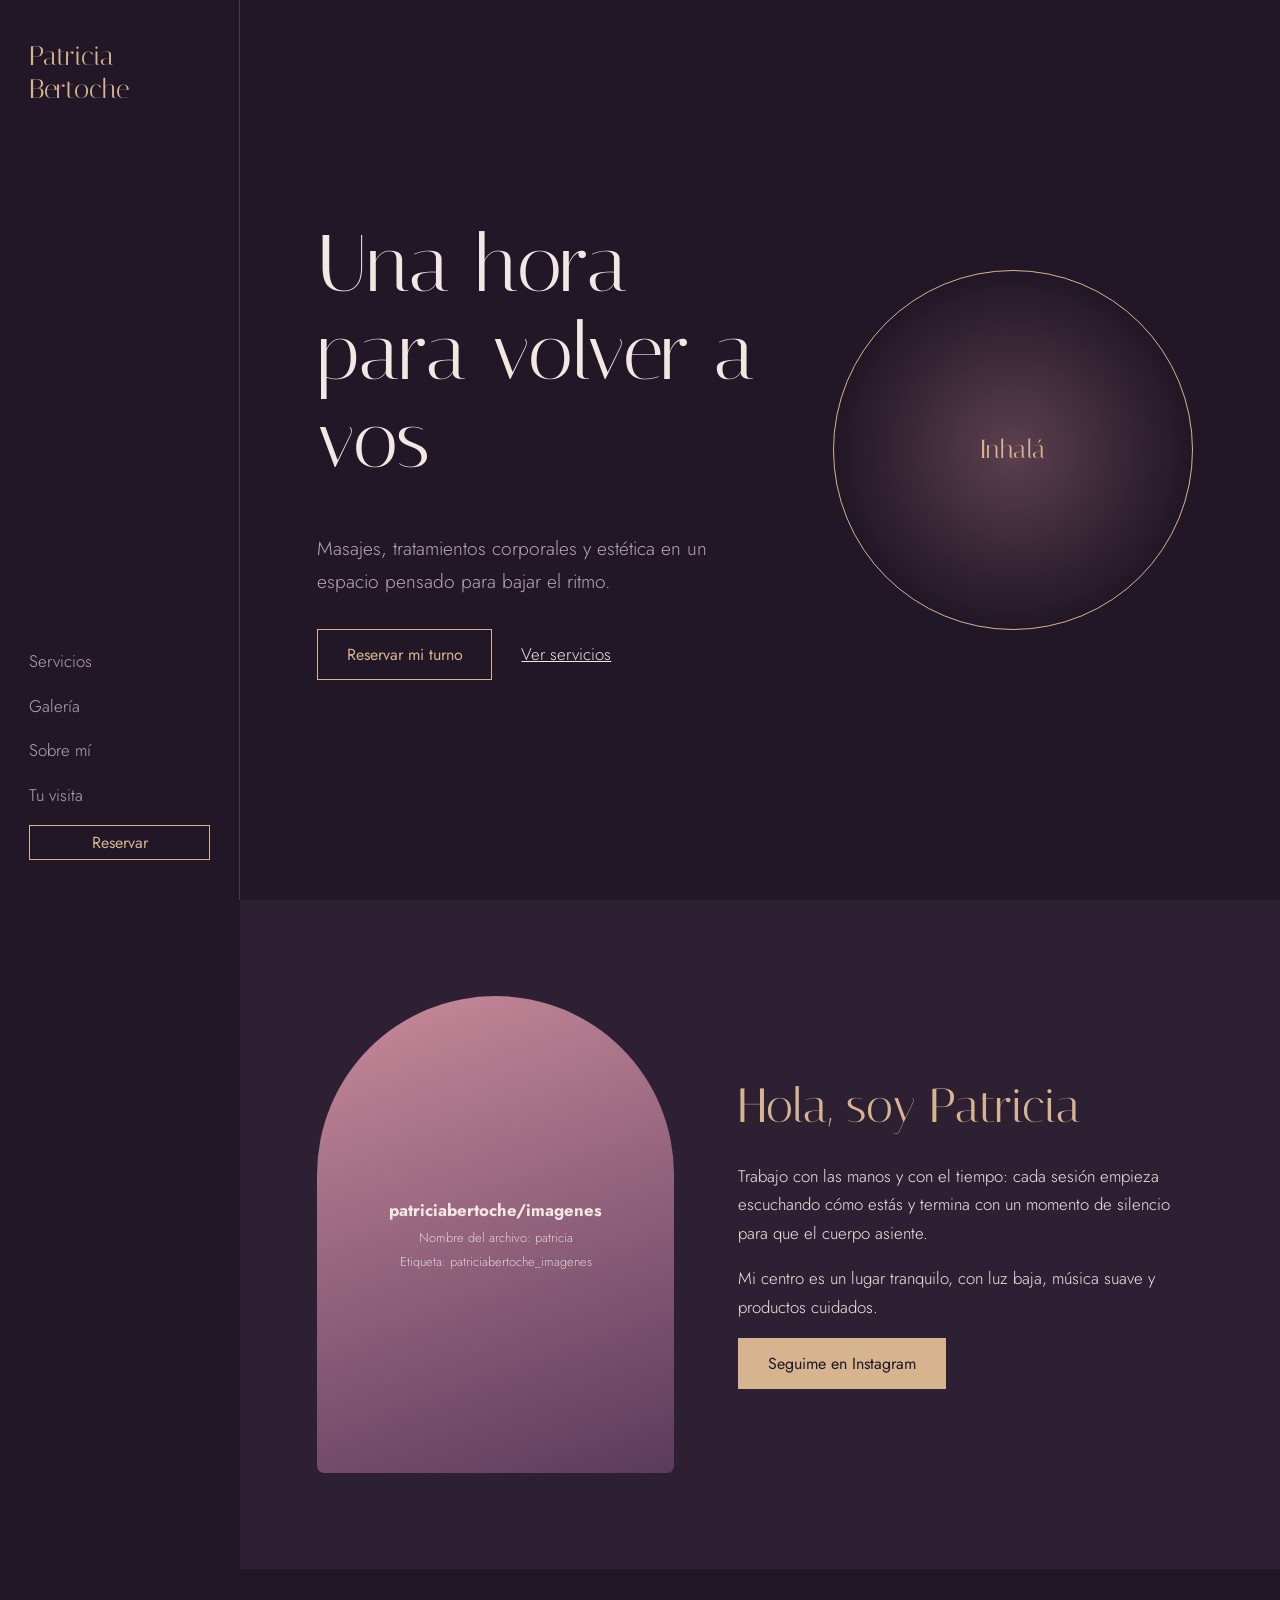
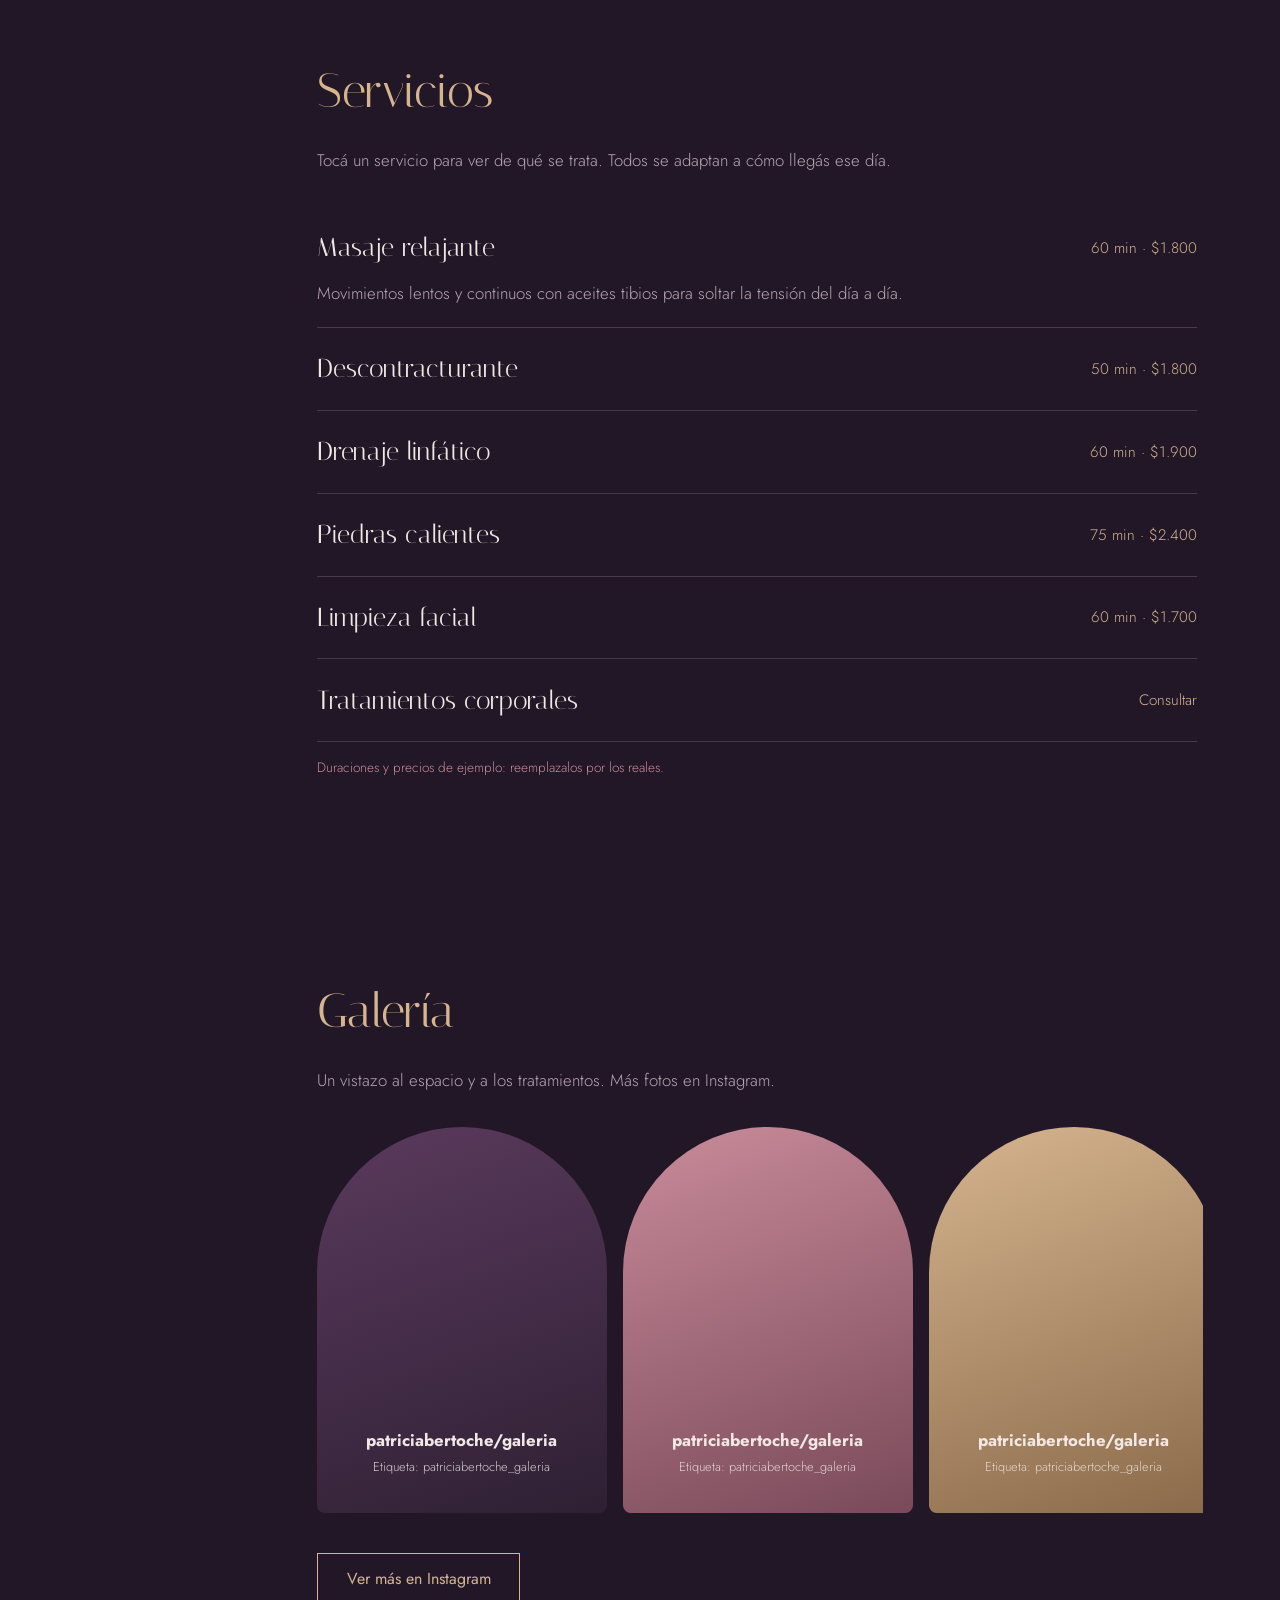
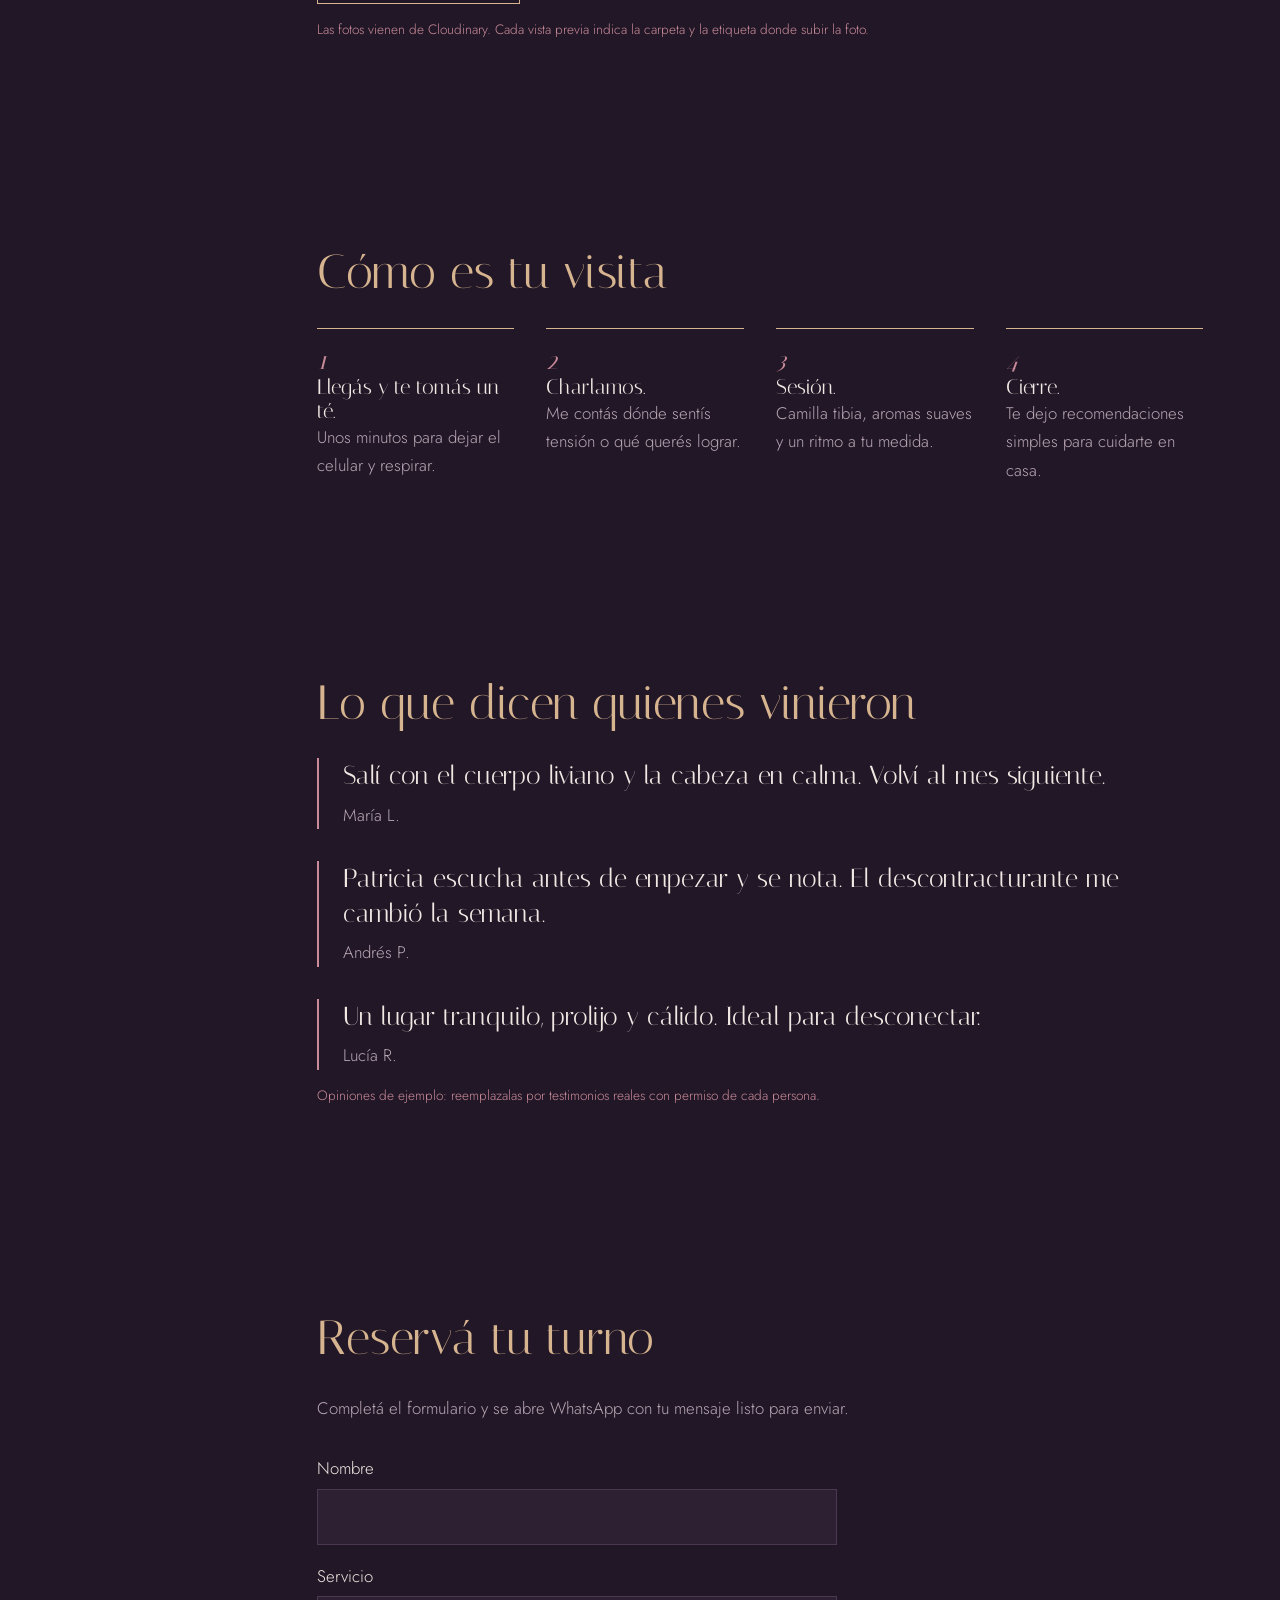
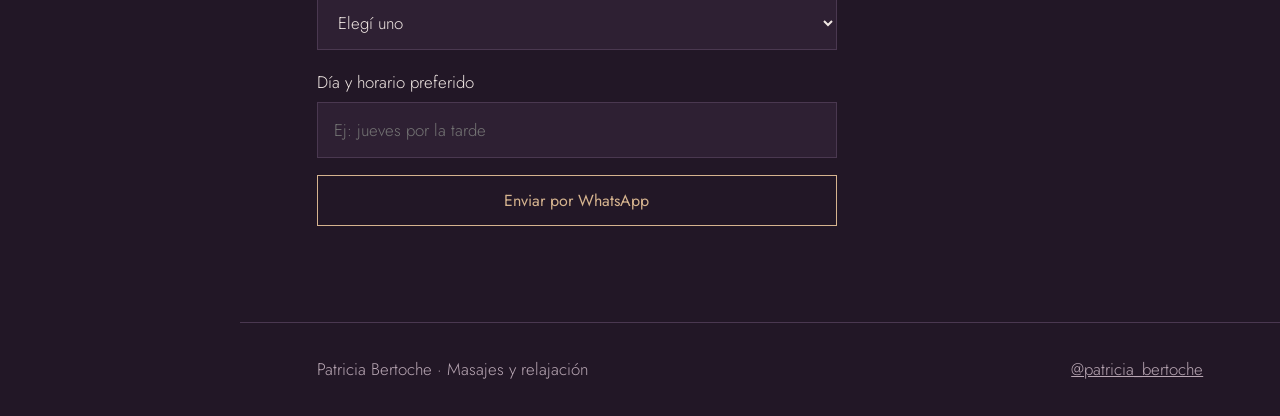
==== atelier.html @ 2de4c8c9 "123" ====
<!DOCTYPE html>
<html lang="es">
<head>
<meta charset="UTF-8">
<meta name="viewport" content="width=device-width, initial-scale=1">
<title>Masajes y relajación</title>
<meta name="description" content="Centro estético de masajes y relajación. Reservá tu momento de calma.">
<link rel="preconnect" href="https://fonts.googleapis.com">
<link rel="preconnect" href="https://fonts.gstatic.com" crossorigin>
<link href="https://fonts.googleapis.com/css2?family=Italiana&family=Jost:wght@300;400;500&display=swap" rel="stylesheet">
<link rel="stylesheet" href="css/atelier.css">
</head>
<body>

<header class="cabecera">
  <a href="#inicio" class="marca" data-texto="negocio.nombre"></a>
  <button class="menu-boton" aria-label="Abrir menú" aria-expanded="false">Menú</button>
  <nav class="menu" id="menu">
    <a href="#servicios">Servicios</a>
    <a href="#galeria">Galería</a>
    <a href="#sobre-mi">Sobre mí</a>
    <a href="#cuidados">Tu visita</a>
    <a href="#contacto" class="boton-mini">Reservar</a>
  </nav>
</header>

<main>
  <section class="hero" id="inicio">
    <div class="respiro" aria-hidden="true"><span id="respiro-texto"></span></div>
    <div class="hero-texto">
      <h1 data-texto="inicio.titulo"></h1>
      <p data-texto="inicio.texto"></p>
      <div class="acciones">
        <a href="#contacto" class="boton" data-texto="inicio.botonReserva"></a>
        <a href="#servicios" class="enlace" data-texto="inicio.botonServicios"></a>
      </div>
    </div>
  </section>

  <section class="seccion oscura" id="sobre-mi">
    <div class="dos-col">
      <div class="retrato" role="img"><span data-texto="sobreMi.textoFoto"></span></div>
      <div>
        <h2 data-texto="sobreMi.titulo"></h2>
        <div id="parrafos-sobre-mi"></div>
        <a class="boton claro" target="_blank" rel="noopener" data-enlace="contacto.instagram" data-texto="sobreMi.botonInstagram"></a>
      </div>
    </div>
  </section>

  <section class="seccion" id="servicios">
    <h2 data-texto="servicios.titulo"></h2>
    <p class="intro" data-texto="servicios.intro"></p>
    <div class="servicios" id="lista-servicios"></div>
    <p class="nota" data-texto="servicios.nota"></p>
  </section>

  <section class="seccion" id="galeria">
    <h2 data-texto="galeria.titulo"></h2>
    <p class="intro" data-texto="galeria.intro"></p>
    <div class="galeria" id="lista-galeria"></div>
    <a class="boton" target="_blank" rel="noopener" data-enlace="contacto.instagram" data-texto="galeria.boton"></a>
    <p class="nota" data-texto="galeria.nota"></p>
  </section>

  <section class="seccion" id="cuidados">
    <h2 data-texto="visita.titulo"></h2>
    <ol class="pasos" id="lista-pasos"></ol>
  </section>

  <section class="seccion" id="opiniones">
    <h2 data-texto="opiniones.titulo"></h2>
    <div class="opiniones" id="lista-opiniones"></div>
    <p class="nota" data-texto="opiniones.nota"></p>
  </section>

  <section class="seccion" id="contacto">
    <h2 data-texto="reserva.titulo"></h2>
    <p class="intro" data-texto="reserva.intro"></p>
    <form id="formulario" class="formulario" novalidate>
      <label><span data-texto="reserva.etiquetaNombre"></span>
        <input type="text" name="nombre" autocomplete="name" required>
      </label>
      <label><span data-texto="reserva.etiquetaServicio"></span>
        <select name="servicio" id="campo-servicio" required></select>
      </label>
      <label><span data-texto="reserva.etiquetaHorario"></span>
        <input type="text" name="horario" id="campo-horario">
      </label>
      <p class="error" id="error" role="alert" hidden></p>
      <button type="submit" class="boton" data-texto="reserva.boton"></button>
    </form>
  </section>

</main>

<footer class="pie">
  <p data-texto="negocio.pie"></p>
  <a target="_blank" rel="noopener" data-enlace="contacto.instagram" data-texto="contacto.usuarioInstagram"></a>
</footer>

<script src="js/configuracion.js"></script>
<script src="js/principal.js"></script>
<script src="js/selector.js"></script>
</body>
</html>
---- css/atelier.css ----
/* Diseño Atelier: oscuro y elegante, barra lateral, servicios en filas, galería en tira */
:root{--fondo:#221726;--panel:#2E2033;--linea:#4a3850;--texto:#F1E8E4;--suave:#B9A7B4;--oro:#D6B48F;--rosa:#C98B9A;--titulo:"Italiana",Georgia,serif;--cuerpo:"Jost",system-ui,sans-serif;box-sizing:border-box;padding-top:env(safe-area-inset-top,0)}
*,*::before,*::after{box-sizing:inherit}
html{scroll-behavior:smooth}
body{margin:0;background:var(--fondo);color:var(--texto);font:300 1.05rem/1.7 var(--cuerpo)}
h1,h2{font-family:var(--titulo);font-weight:400;line-height:1.1;margin:0 0 .6em}
h1{font-size:clamp(2.6rem,7vw,5rem)}
h2{font-size:clamp(2rem,4vw,3rem);color:var(--oro)}
a{color:inherit}
:focus-visible{outline:2px solid var(--oro);outline-offset:3px}
.cabecera{position:fixed;inset:0 auto 0 0;width:240px;display:flex;flex-direction:column;justify-content:space-between;padding:2.5rem 1.8rem;background:var(--fondo);border-right:1px solid var(--linea);z-index:10}
.marca{font-family:var(--titulo);font-size:1.7rem;line-height:1.2;color:var(--oro);text-decoration:none}
.menu{display:flex;flex-direction:column;gap:1rem}
.menu a{color:var(--suave);text-decoration:none}
.menu a:hover{color:var(--oro)}
.menu-boton{display:none}
main,.pie{margin-left:240px}
.boton,.boton-mini{display:inline-block;background:transparent;color:var(--oro)!important;border:1px solid var(--oro);padding:.8rem 1.8rem;font:400 1rem var(--cuerpo);text-decoration:none;cursor:pointer;transition:.2s}
.boton:hover,.boton-mini:hover,.boton.claro{background:var(--oro);color:var(--fondo)!important}
.boton-mini{padding:.3rem 1rem;text-align:center}
.enlace{margin-left:1.5rem}
.hero{display:grid;grid-template-columns:1.2fr 1fr;align-items:center;gap:3rem;min-height:100vh;padding:4rem 6vw}
.hero-texto{order:1}
.respiro{order:2;justify-self:center;width:min(34vw,360px);aspect-ratio:1;border-radius:50%;border:1px solid var(--oro);background:radial-gradient(circle,rgba(201,139,154,.35),transparent 70%);display:grid;place-items:center;animation:respirar 10s ease-in-out infinite}
.respiro span{font-family:var(--titulo);font-size:1.6rem;color:var(--oro)}
@keyframes respirar{0%,100%{transform:scale(.8)}50%{transform:scale(1)}}
.hero-texto p{max-width:36ch;color:var(--suave);font-size:1.2rem}
.acciones{margin-top:2rem}
.seccion{padding:6rem 6vw}
.seccion>*{max-width:880px}
.intro{color:var(--suave);margin-bottom:2rem}
.nota{font-size:.85rem;color:var(--rosa)}
.servicios{display:block}
details{border-bottom:1px solid var(--linea);padding:1.2rem 0}
summary{display:flex;justify-content:space-between;gap:1rem;font-family:var(--titulo);font-size:1.6rem;cursor:pointer;list-style:none}
summary::-webkit-details-marker{display:none}
summary small{font:300 .95rem var(--cuerpo);color:var(--oro);align-self:center;white-space:nowrap}
details p{margin:.6rem 0 0;color:var(--suave);max-width:60ch}
.galeria{display:flex;gap:1rem;overflow-x:auto;scroll-snap-type:x mandatory;padding-bottom:1rem;margin-bottom:1.5rem;max-width:none}
.foto{position:relative;overflow:hidden;flex:0 0 min(72%,290px);aspect-ratio:3/4;scroll-snap-align:start;border-radius:150px 150px 8px 8px;display:flex;align-items:flex-end;justify-content:center;padding:1.2rem;text-align:center}
.f1{background:linear-gradient(160deg,#5b3a5e,#2E2033)}.f2{background:linear-gradient(160deg,#C98B9A,#7a4a5a)}.f3{background:linear-gradient(160deg,#D6B48F,#8a6a4a)}.f4{background:linear-gradient(160deg,#7a5a80,#3b2a42)}.f5{background:linear-gradient(160deg,#b07a8a,#5b3a5e)}
.oscura{background:var(--panel)}
.oscura>.dos-col{max-width:1000px}
.dos-col{display:grid;grid-template-columns:1fr 1.3fr;gap:4rem;align-items:center}
.retrato{position:relative;overflow:hidden;aspect-ratio:3/4;border-radius:200px 200px 8px 8px;background:linear-gradient(160deg,var(--rosa),#5b3a5e);display:grid;place-items:center}
.pasos{list-style:none;padding:0;margin:0;display:grid;grid-template-columns:repeat(4,1fr);gap:2rem;counter-reset:p;max-width:1000px}
.pasos li{counter-increment:p;border-top:1px solid var(--oro);padding-top:1rem;color:var(--suave)}
.pasos li::before{content:counter(p);display:block;font:italic 1.6rem var(--titulo);color:var(--rosa)}
.pasos strong{display:block;font:400 1.3rem var(--titulo);color:var(--texto)}
.opiniones{display:grid;gap:2rem}
blockquote{margin:0;padding-left:1.5rem;border-left:2px solid var(--rosa)}
blockquote p{margin:0 0 .5rem;font:400 1.6rem/1.35 var(--titulo)}
cite{font-style:normal;color:var(--suave)}
.formulario{display:grid;gap:1.1rem;max-width:520px}
label{display:grid;gap:.35rem}
input,select{font:inherit;padding:.8rem 1rem;background:var(--panel);color:var(--texto);border:1px solid var(--linea)}
.error{color:#f0a0b0;margin:0}
.pie{display:flex;justify-content:space-between;flex-wrap:wrap;gap:.5rem;padding:2rem 6vw calc(2rem + env(safe-area-inset-bottom,0));border-top:1px solid var(--linea);color:var(--suave)}
.pie p{margin:0}
.con-imagen img{position:absolute;inset:0;width:100%;height:100%;object-fit:cover}
.foto.con-imagen::after{content:"";position:absolute;inset:auto 0 0;height:40%;background:linear-gradient(transparent,rgba(34,23,38,.75))}
.foto.con-imagen span{position:relative;z-index:2}
.vista-previa{display:grid;gap:.15rem;overflow-wrap:anywhere;padding:1rem;text-align:center}
.vista-previa small{font-size:.8rem;opacity:.85}
@media (max-width:900px){
  .cabecera{position:sticky;top:0;inset:auto;width:100%;flex-direction:row;align-items:center;padding:.8rem 5vw;border-right:0;border-bottom:1px solid var(--linea)}
  .menu-boton{display:block;background:none;color:var(--oro);border:1px solid var(--oro);padding:.3rem 1rem;font:inherit}
  .menu{display:none;position:absolute;top:100%;left:0;right:0;background:var(--fondo);padding:1.2rem 5vw}
  .menu.abierto{display:flex}
  main,.pie{margin-left:0}
  .hero,.dos-col{grid-template-columns:1fr}
  .hero{min-height:auto}
  .respiro{width:min(60vw,260px)}
  .pasos{grid-template-columns:1fr 1fr}
  .retrato{max-width:280px}
}
@media (max-width:520px){.pasos{grid-template-columns:1fr}}
@media (prefers-reduced-motion:reduce){.respiro{animation:none}html{scroll-behavior:auto}}
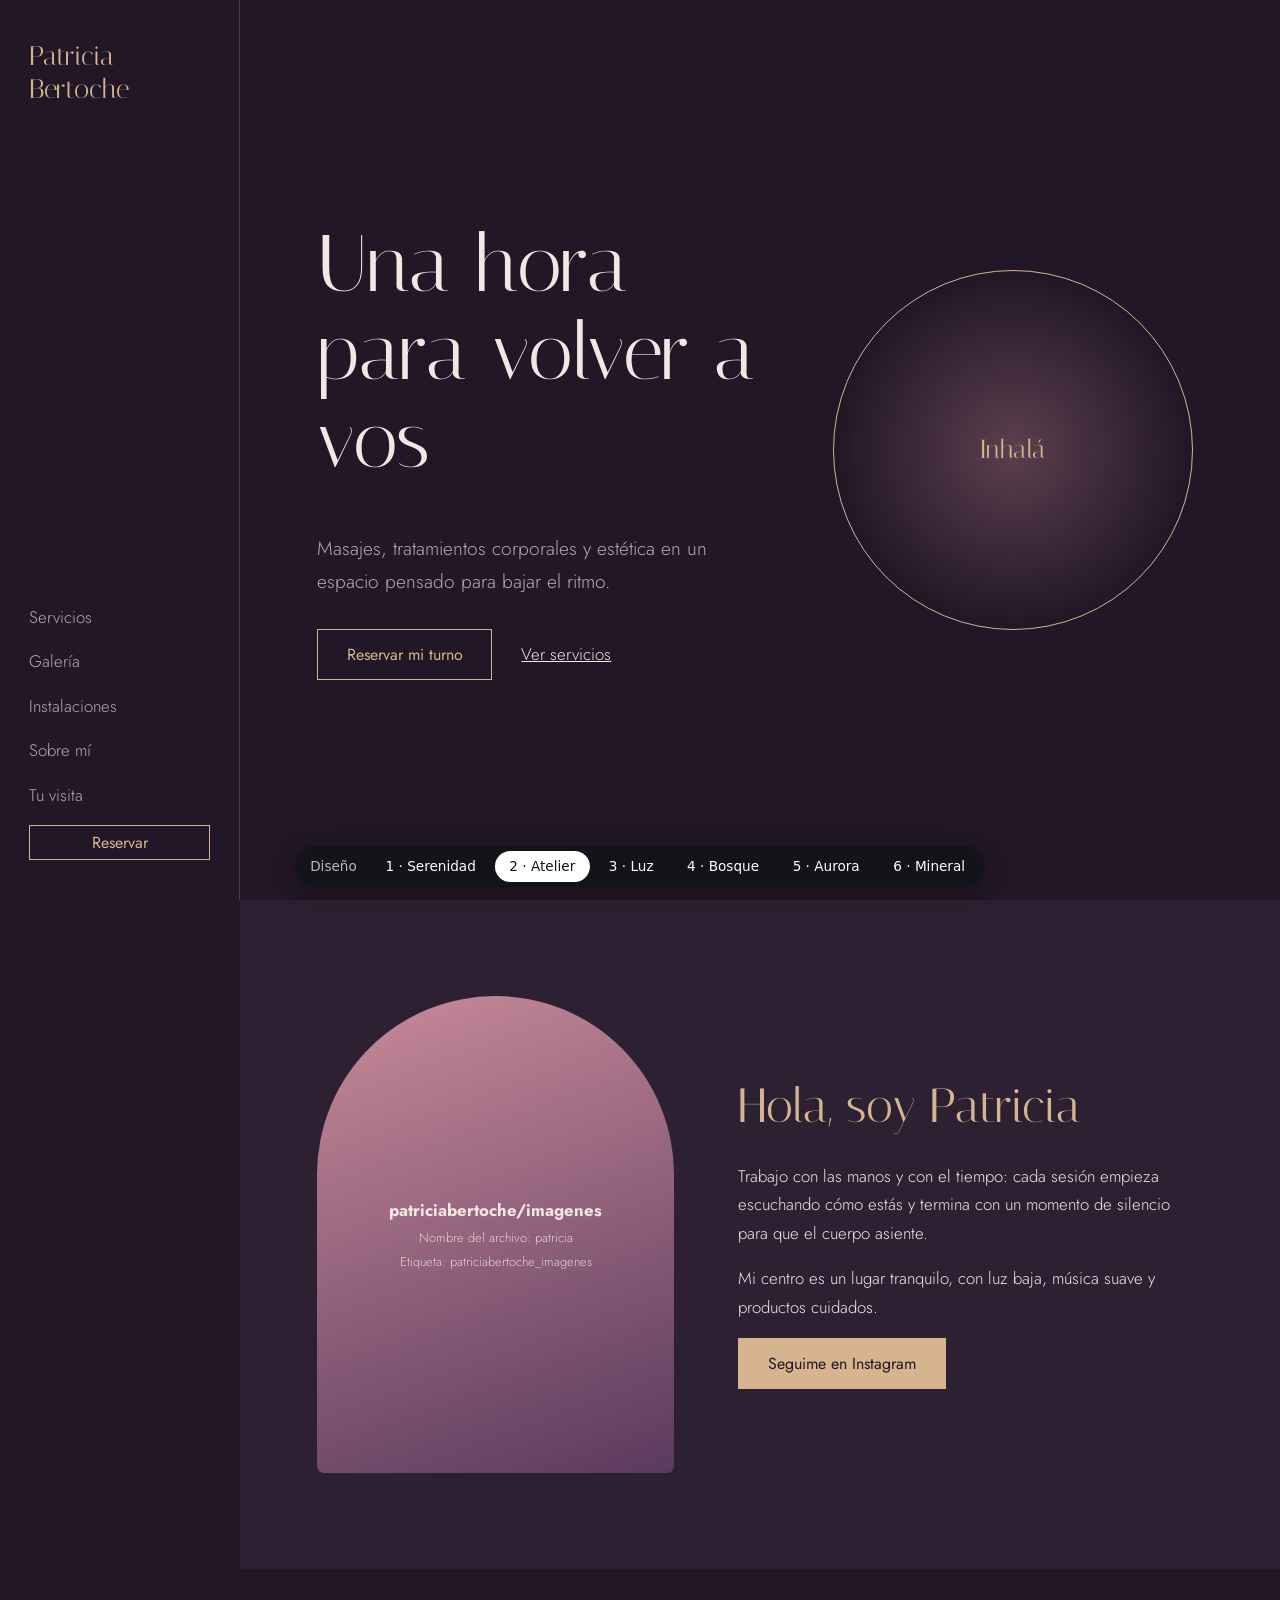
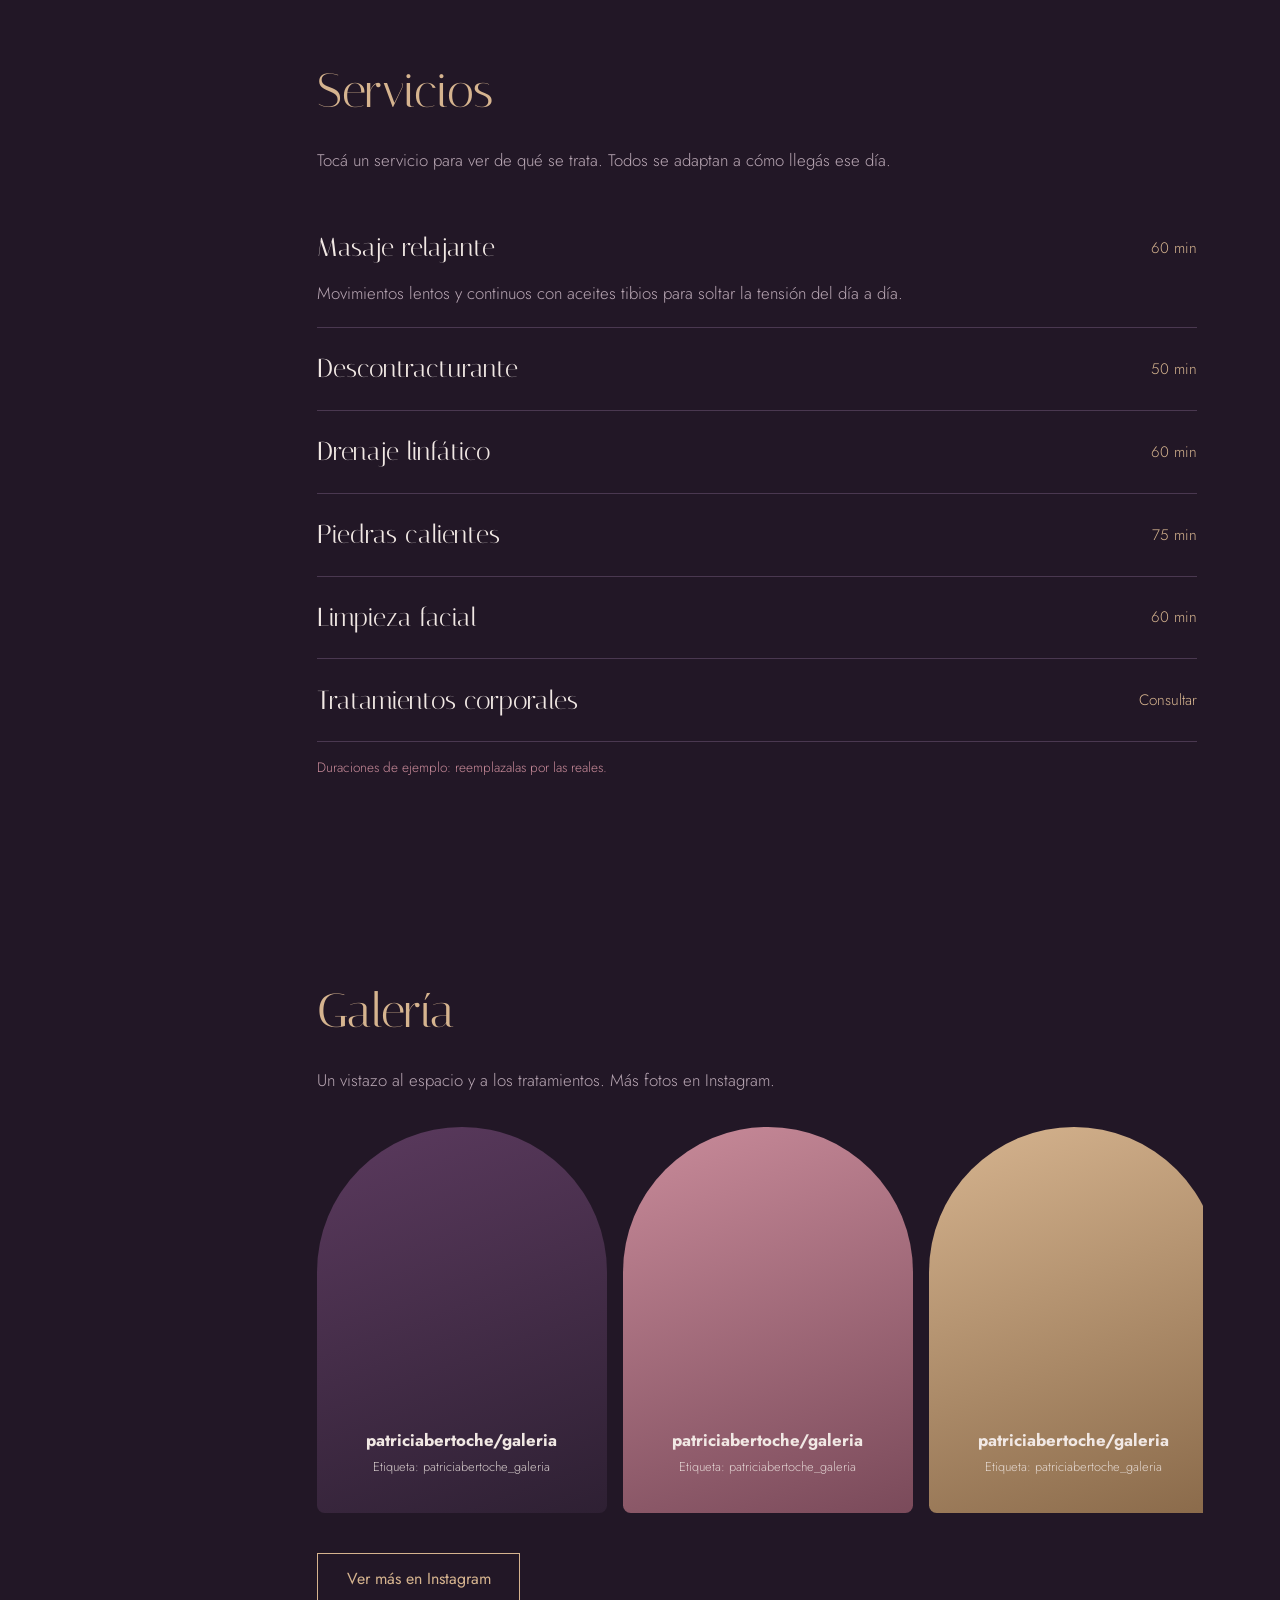
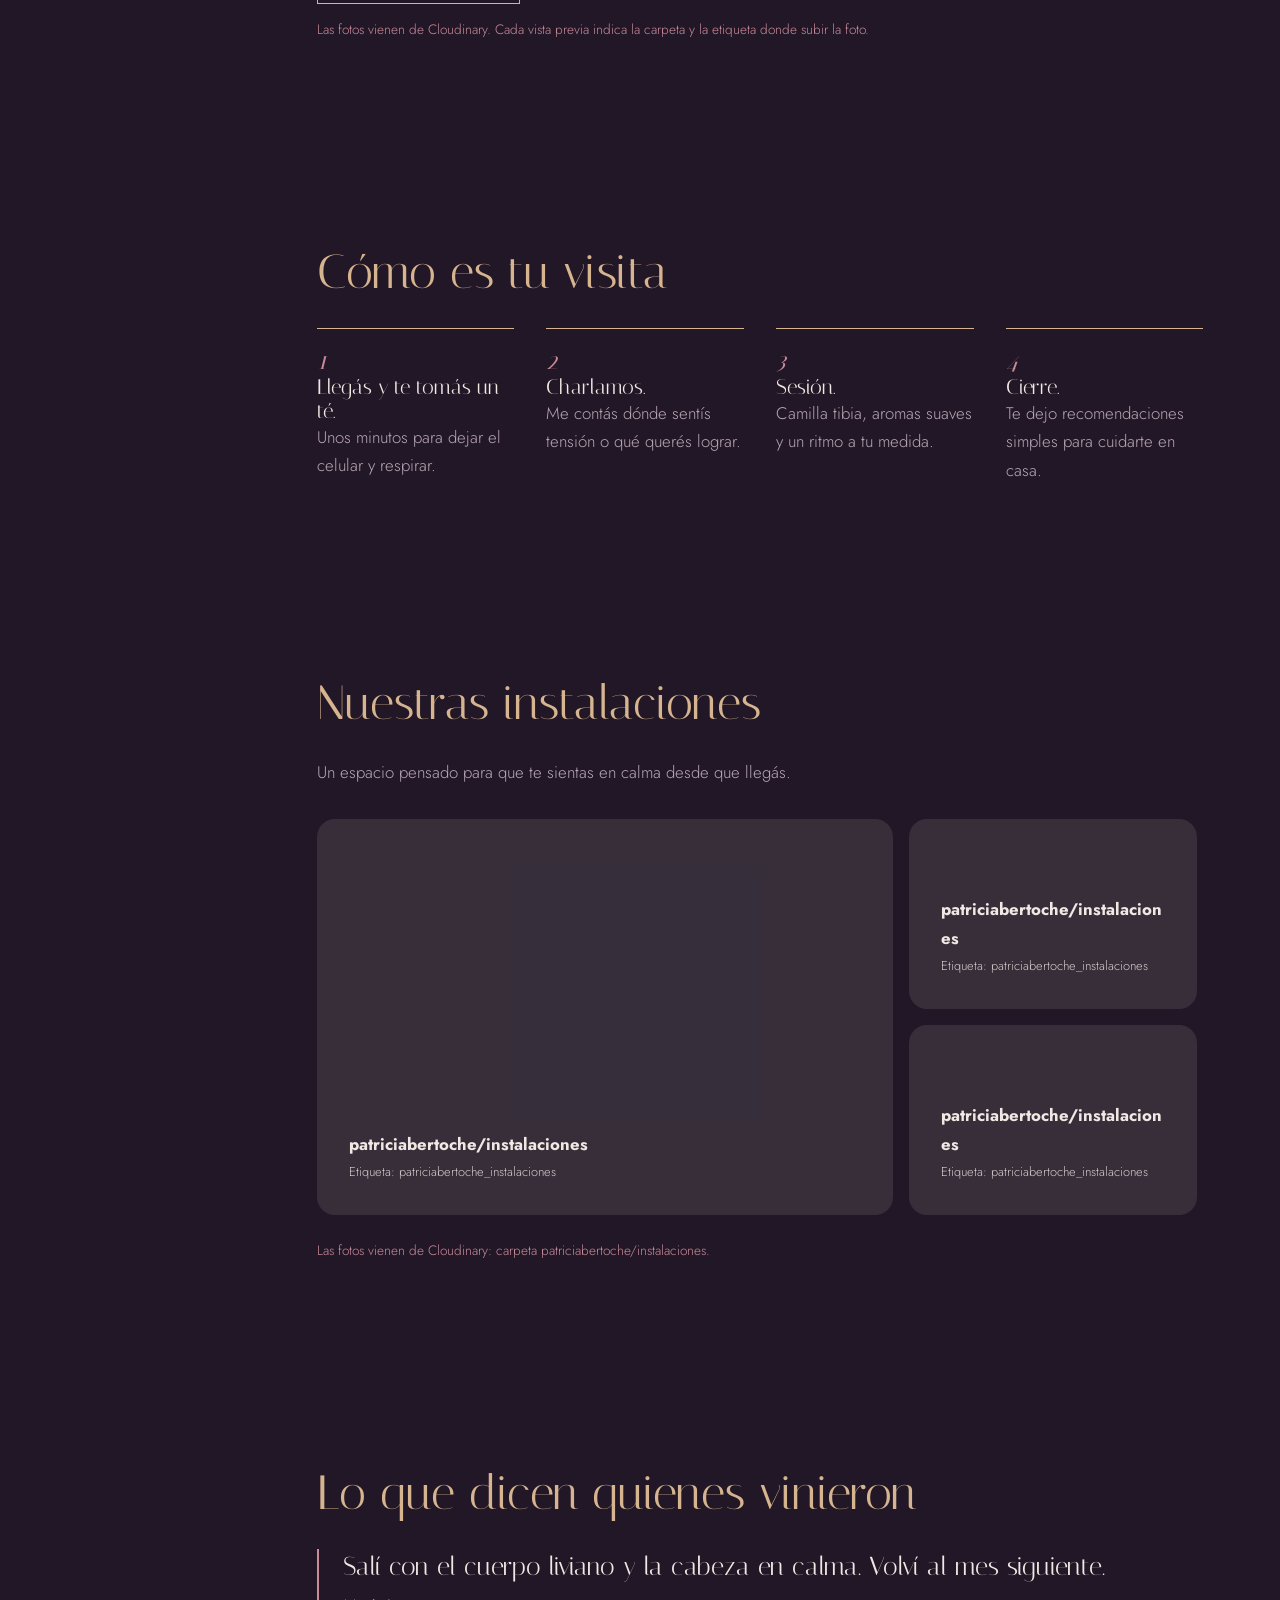
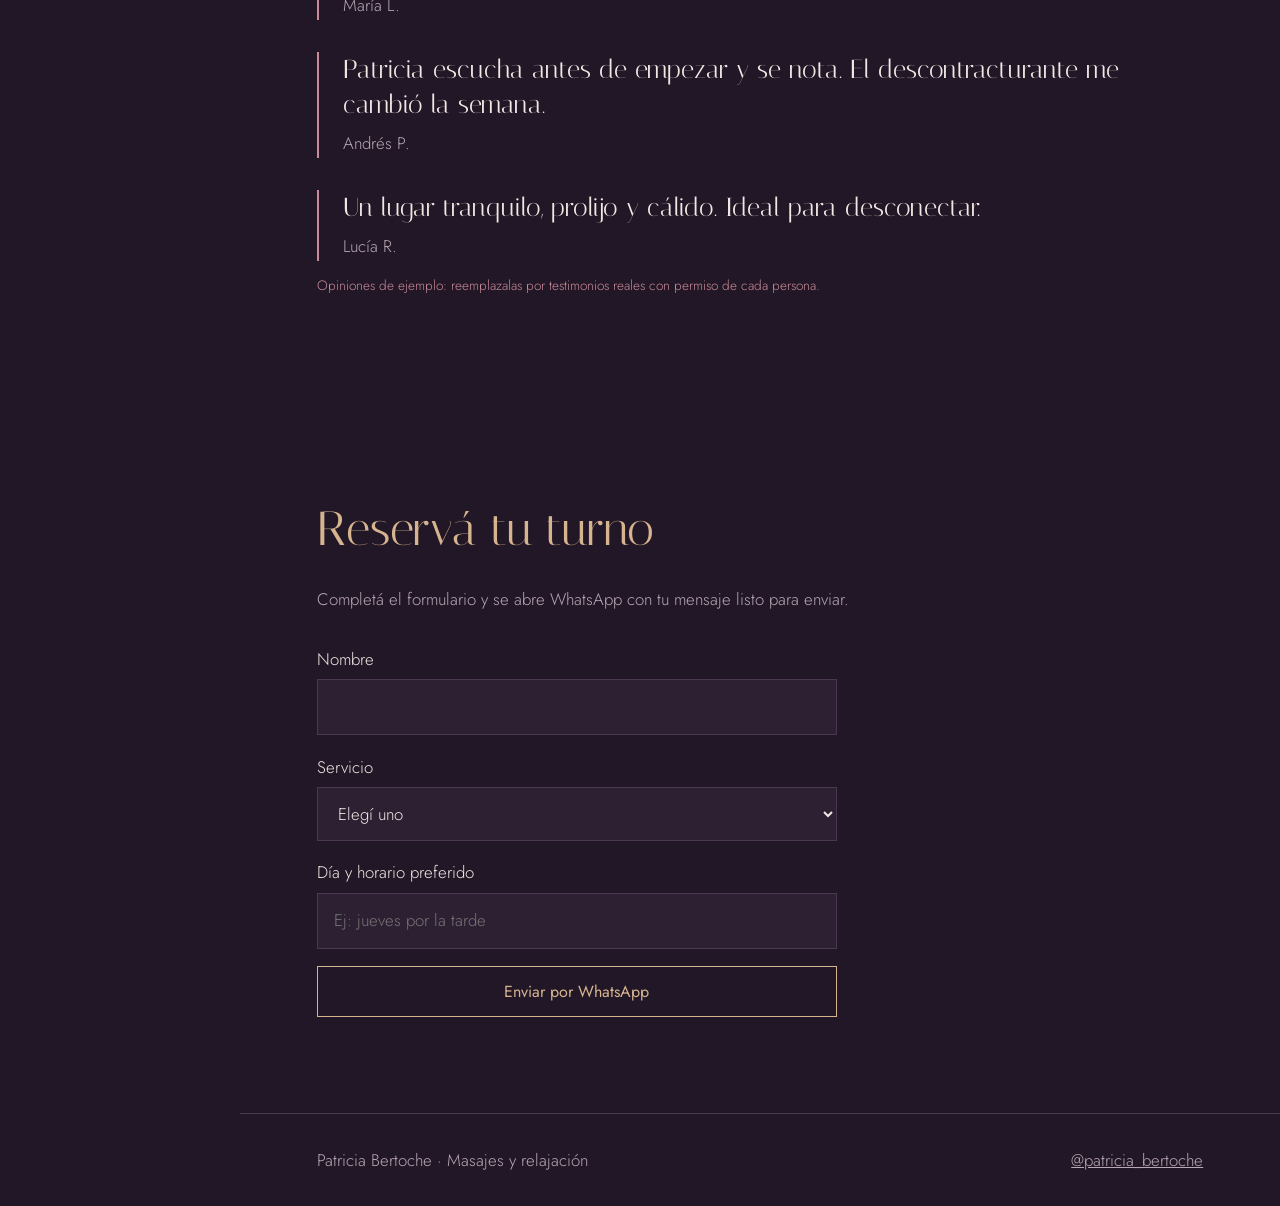
==== commit 80b09e17: "1212" ====
--- a/atelier.html
+++ b/atelier.html
@@ -9,6 +9,7 @@
 <link rel="preconnect" href="https://fonts.gstatic.com" crossorigin>
 <link href="https://fonts.googleapis.com/css2?family=Italiana&family=Jost:wght@300;400;500&display=swap" rel="stylesheet">
 <link rel="stylesheet" href="css/atelier.css">
+<link rel="stylesheet" href="css/instalaciones.css">
 </head>
 <body>
 
@@ -18,6 +19,7 @@
   <nav class="menu" id="menu">
     <a href="#servicios">Servicios</a>
     <a href="#galeria">Galería</a>
+    <a href="#instalaciones">Instalaciones</a>
     <a href="#sobre-mi">Sobre mí</a>
     <a href="#cuidados">Tu visita</a>
     <a href="#contacto" class="boton-mini">Reservar</a>
@@ -68,6 +70,13 @@
     <ol class="pasos" id="lista-pasos"></ol>
   </section>
 
+  <section class="seccion" id="instalaciones">
+    <h2 data-texto="instalaciones.titulo"></h2>
+    <p class="intro" data-texto="instalaciones.intro"></p>
+    <div class="instalaciones mosaico" id="lista-instalaciones"></div>
+    <p class="nota" data-texto="instalaciones.nota"></p>
+  </section>
+
   <section class="seccion" id="opiniones">
     <h2 data-texto="opiniones.titulo"></h2>
     <div class="opiniones" id="lista-opiniones"></div>
--- a/css/instalaciones.css
+++ b/css/instalaciones.css
@@ -0,0 +1,23 @@
+/* Instalaciones (fotos desde Cloudinary: carpeta "instalaciones")
+   Un solo archivo para los 6 diseños. Hereda colores y radio del diseño activo.
+   Dos formas: .cinta (tira horizontal) y .mosaico (una foto grande + chicas) */
+.instalaciones{margin-bottom:1.5rem;width:100%;min-width:0}
+.instalacion{position:relative;overflow:hidden;margin:0;display:flex;align-items:flex-end;padding:1rem;border-radius:var(--radio,18px);background:rgba(127,127,127,.22);color:inherit}
+.instalacion img{position:absolute;inset:0;width:100%;height:100%;object-fit:cover}
+.instalacion.con-imagen{color:#fff}
+.instalacion.con-imagen::after{content:"";position:absolute;inset:auto 0 0;height:45%;background:linear-gradient(transparent,rgba(0,0,0,.55))}
+.instalacion figcaption,.instalacion .vista-previa{position:relative;z-index:2}
+.instalacion figcaption{text-shadow:0 1px 6px rgba(0,0,0,.6)}
+.instalacion .vista-previa{text-align:left}
+
+/* Tira horizontal */
+.cinta{display:flex;gap:1rem;overflow-x:auto;scroll-snap-type:x mandatory;padding-bottom:.8rem}
+.cinta .instalacion{flex:0 0 min(86%,520px);aspect-ratio:16/10;scroll-snap-align:start}
+
+/* Mosaico: la primera foto ocupa dos filas */
+.mosaico{display:grid;grid-template-columns:2fr 1fr;grid-auto-rows:190px;gap:1rem}
+.mosaico .instalacion:first-child{grid-row:span 2}
+@media (max-width:800px){
+  .mosaico{grid-template-columns:1fr;grid-auto-rows:200px}
+  .mosaico .instalacion:first-child{grid-row:span 1}
+}
